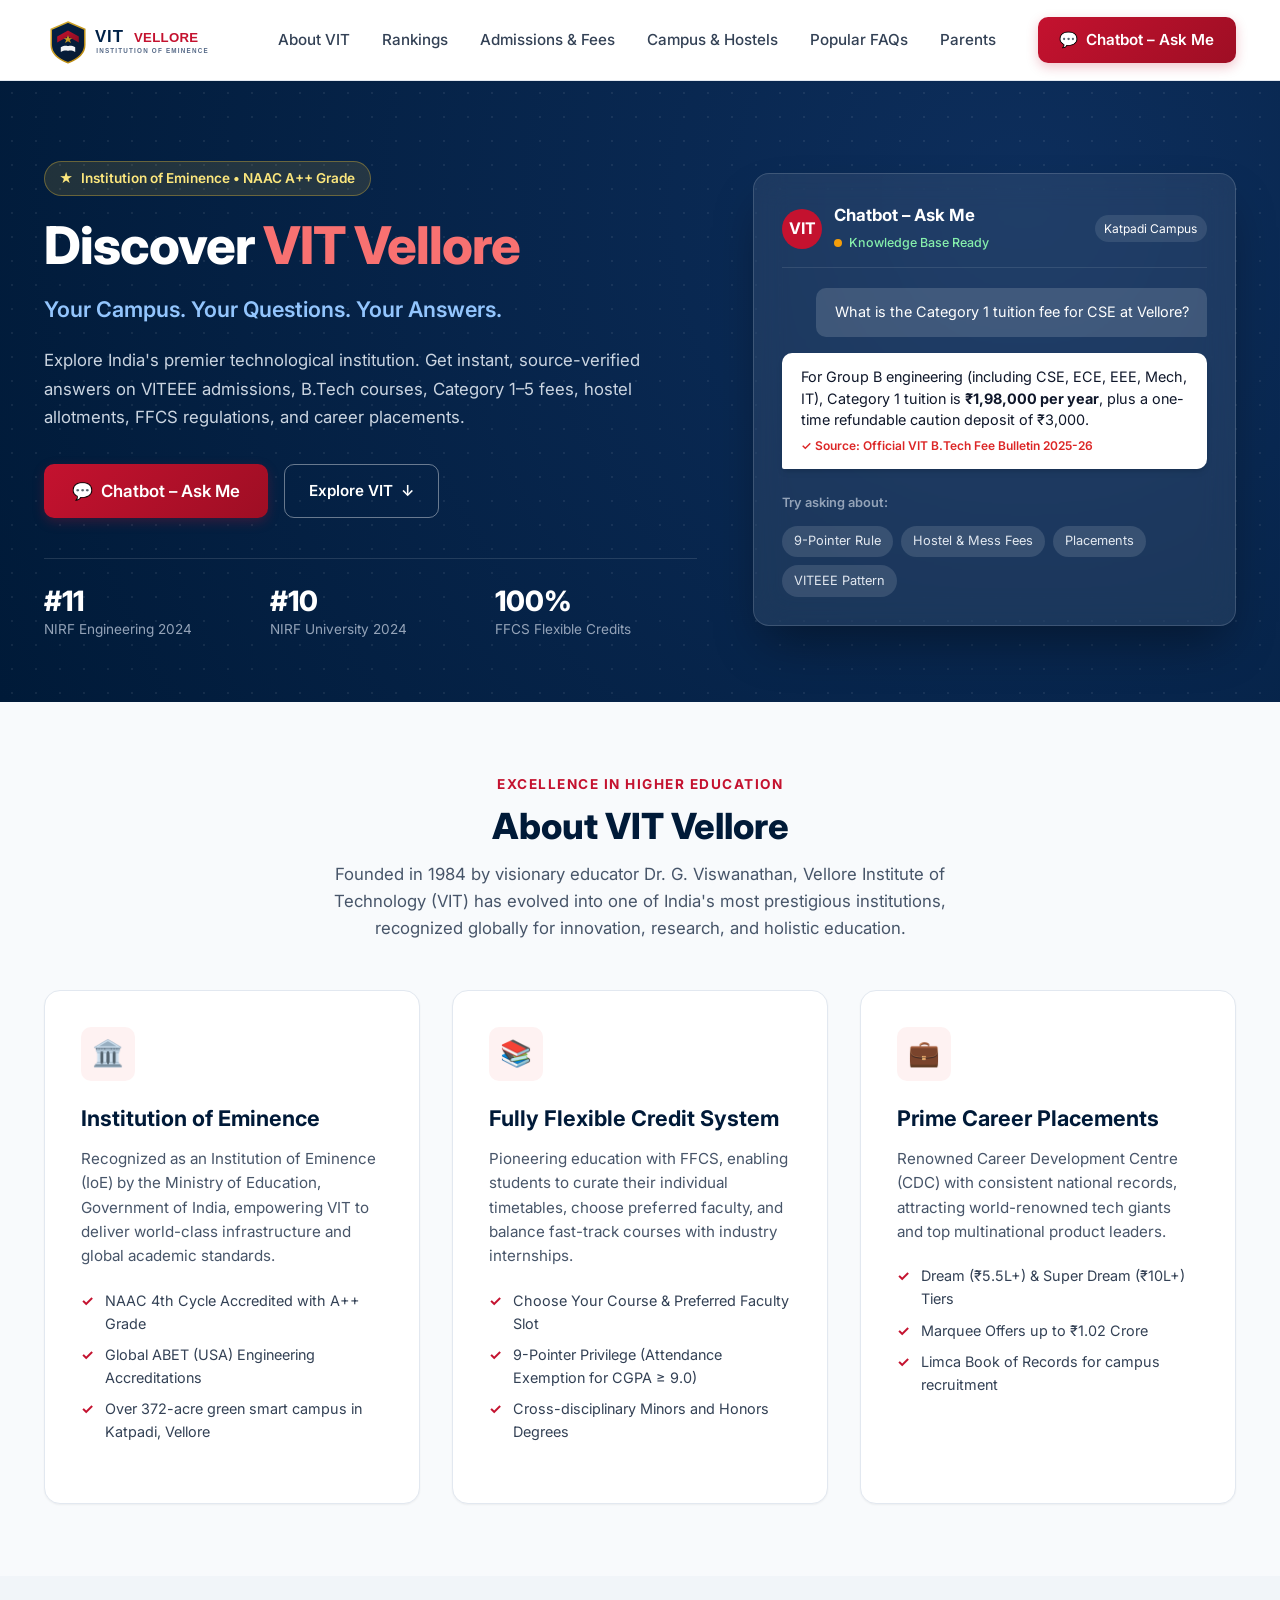
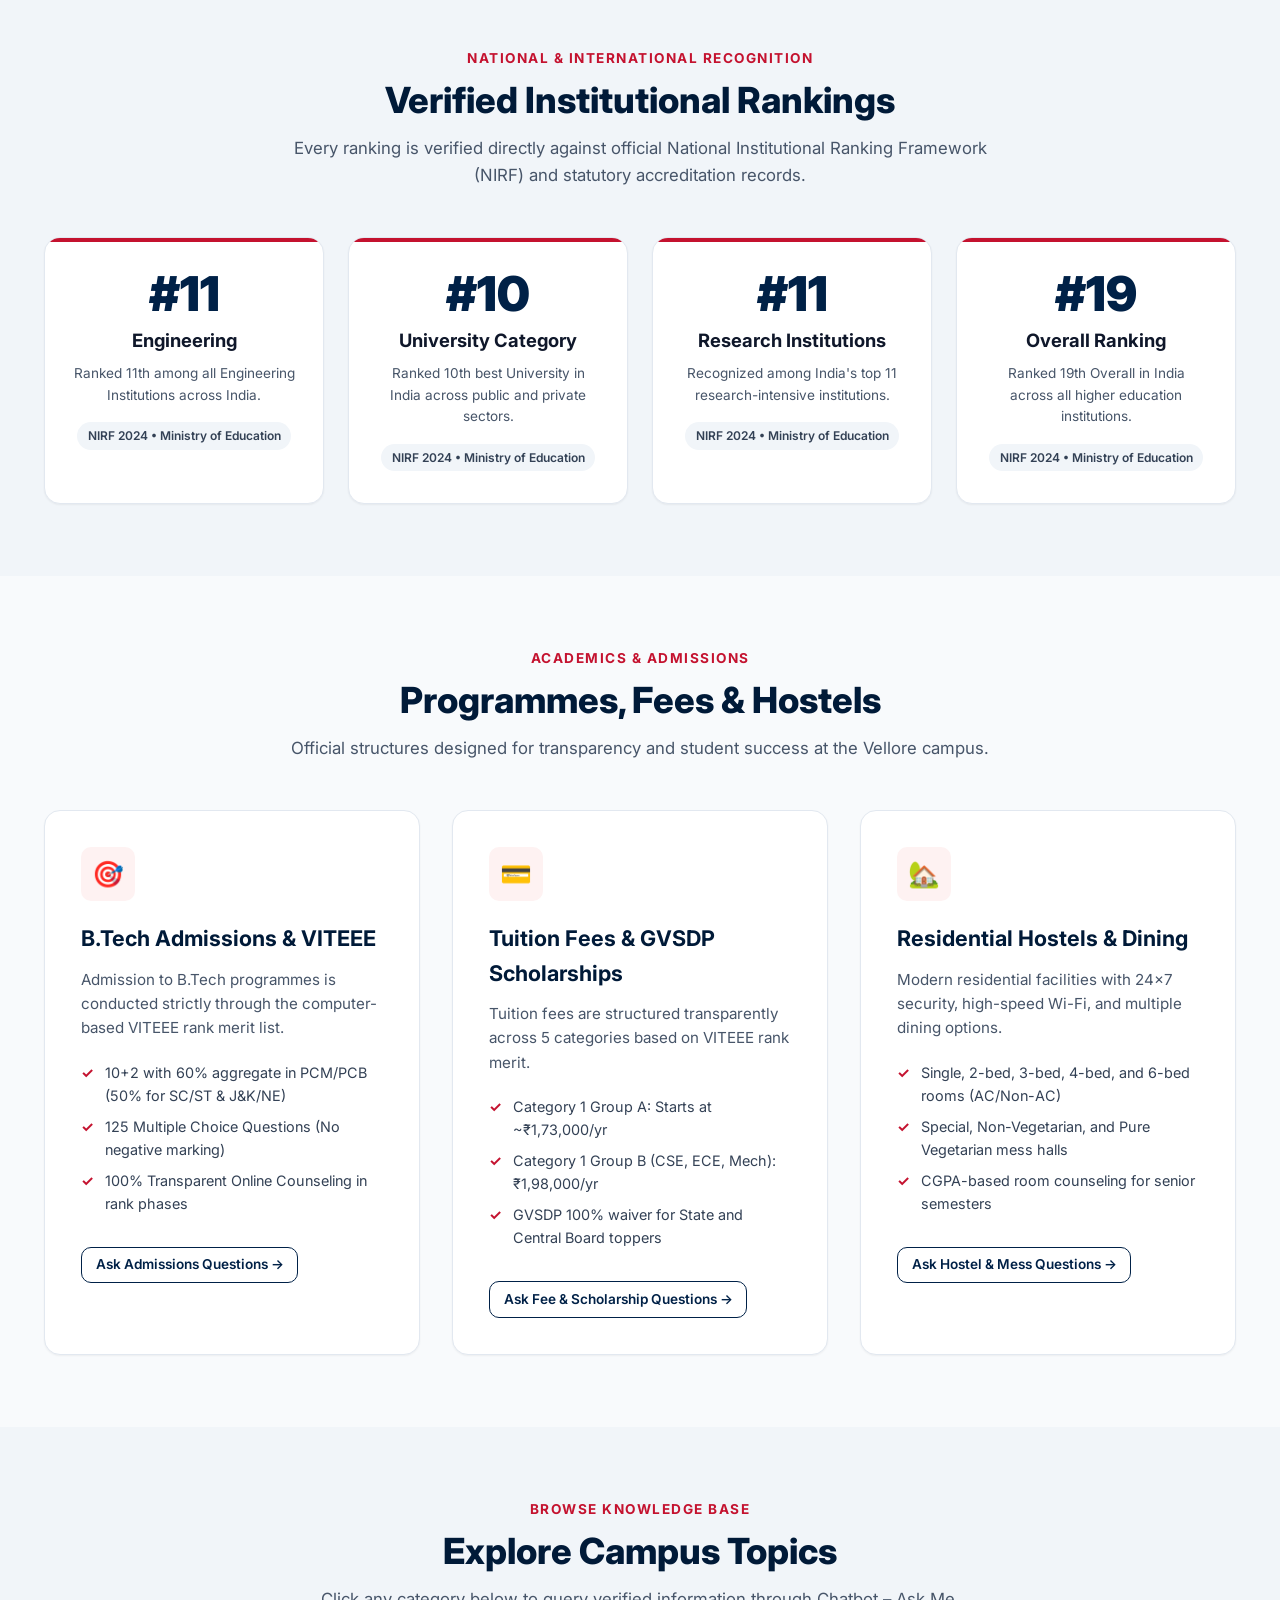
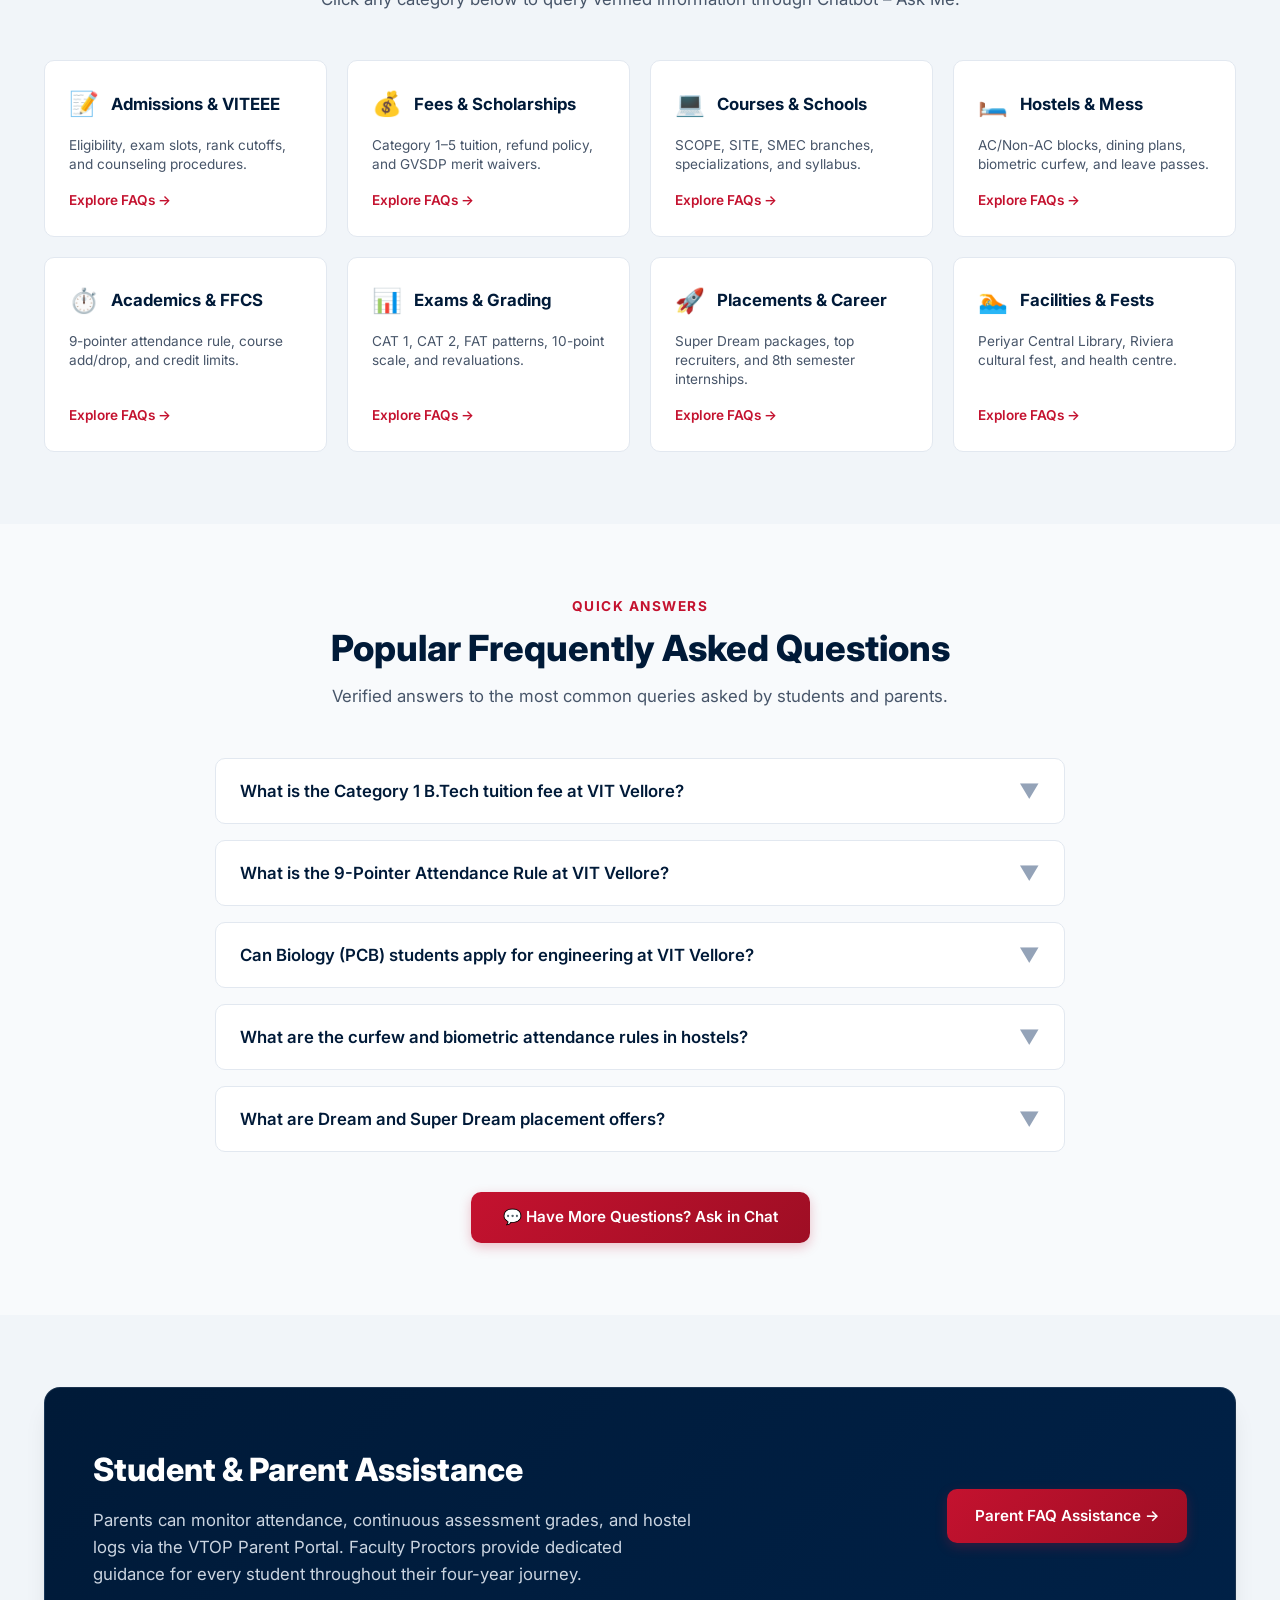
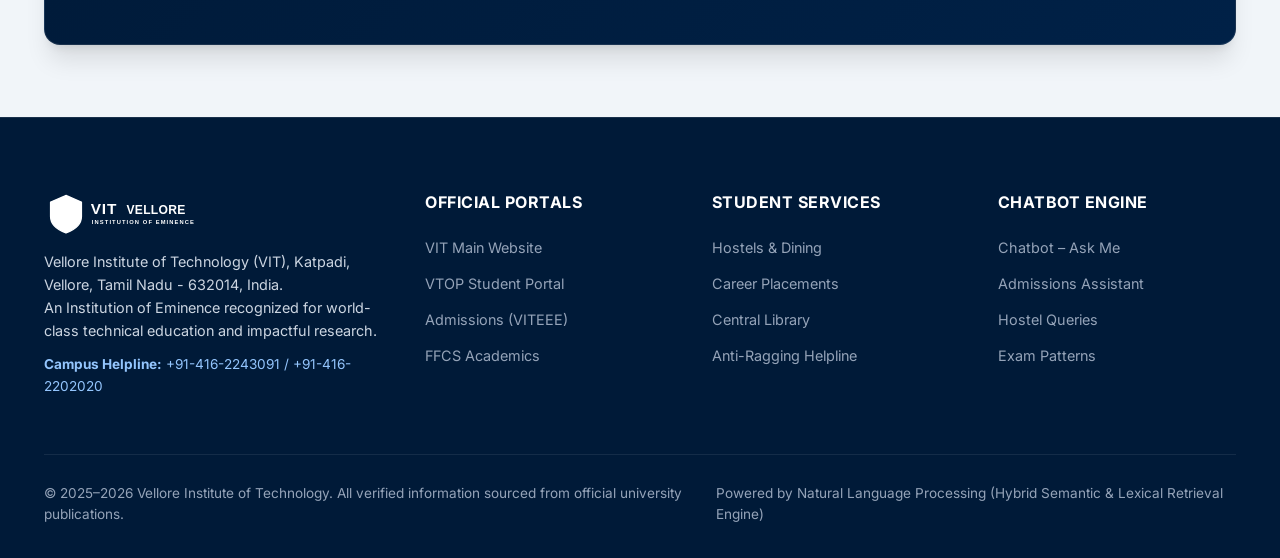
==== frontend/index.html @ 60425a54 "Complete VIT Vellore Intelligent FAQ Chatbot: NLP Engine, Web Portal, API, Tests, Reports and Deploy" ====
<!DOCTYPE html>
<html lang="en">
<head>
    <meta charset="UTF-8">
    <meta name="viewport" content="width=device-width, initial-scale=1.0">
    <title>Discover VIT Vellore | Intelligent University Portal & FAQ Chatbot</title>
    <meta name="description" content="Discover VIT Vellore University: Admissions, VITEEE, Academic Programmes, Fees, Hostels, Examinations, Placements, and intelligent FAQ assistant 'Chatbot – Ask Me'.">
    <link rel="icon" type="image/svg+xml" href="assets/vit_logo.svg">
    <!-- Google Fonts -->
    <link rel="preconnect" href="https://fonts.googleapis.com">
    <link rel="preconnect" href="https://fonts.gstatic.com" crossorigin>
    <link href="https://fonts.googleapis.com/css2?family=Inter:wght@400;500;600;700;800;900&display=swap" rel="stylesheet">
    <!-- Stylesheets -->
    <link rel="stylesheet" href="css/style.css">
</head>
<body>

    <!-- ======================================================================
         TOP NAVIGATION BAR
         ====================================================================== -->
    <header class="site-header">
        <div class="container header-inner">
            <a href="index.html" class="brand-logo-wrap" aria-label="VIT Vellore Home">
                <img src="assets/vit_logo.svg" alt="VIT Vellore Logo" class="brand-logo-img">
            </a>

            <nav class="nav-links" aria-label="Main Navigation">
                <a href="#about" class="nav-link">About VIT</a>
                <a href="#rankings" class="nav-link">Rankings</a>
                <a href="#programmes" class="nav-link">Admissions & Fees</a>
                <a href="#campus-life" class="nav-link">Campus & Hostels</a>
                <a href="#faqs" class="nav-link">Popular FAQs</a>
                <a href="#parents" class="nav-link">Parents</a>
            </nav>

            <div class="header-cta-group">
                <a href="chat.html" class="btn btn-primary" id="header-ask-me-btn">
                    <span>💬</span>
                    <span>Chatbot – Ask Me</span>
                </a>
            </div>
        </div>
    </header>

    <!-- ======================================================================
         HERO SECTION: DISCOVER VIT VELLORE
         ====================================================================== -->
    <section class="hero-section" id="home">
        <div class="hero-pattern"></div>
        <div class="container hero-grid">
            <div class="hero-content">
                <div class="hero-badge">
                    <span>★</span>
                    <span>Institution of Eminence &bull; NAAC A++ Grade</span>
                </div>
                <h1 class="hero-title">
                    Discover <span>VIT Vellore</span>
                </h1>
                <h2 class="hero-tagline">
                    Your Campus. Your Questions. Your Answers.
                </h2>
                <p class="hero-description">
                    Explore India's premier technological institution. Get instant, source-verified answers on VITEEE admissions, B.Tech courses, Category 1–5 fees, hostel allotments, FFCS regulations, and career placements.
                </p>

                <div class="hero-actions">
                    <a href="chat.html" class="btn btn-primary" style="padding: 0.85rem 1.75rem; font-size: 1.05rem;">
                        <span>💬</span>
                        <span>Chatbot – Ask Me</span>
                    </a>
                    <a href="#about" class="btn btn-outline" style="color: var(--white); border-color: rgba(255,255,255,0.4); padding: 0.85rem 1.5rem;">
                        <span>Explore VIT</span>
                        <span>↓</span>
                    </a>
                </div>

                <div class="hero-stats-bar">
                    <div class="stat-item">
                        <h4>#11</h4>
                        <p>NIRF Engineering 2024</p>
                    </div>
                    <div class="stat-item">
                        <h4>#10</h4>
                        <p>NIRF University 2024</p>
                    </div>
                    <div class="stat-item">
                        <h4>100%</h4>
                        <p>FFCS Flexible Credits</p>
                    </div>
                </div>
            </div>

            <!-- Hero Interactive Preview Card -->
            <div class="hero-card">
                <div class="card-header-bar">
                    <div class="assistant-info">
                        <div class="bot-avatar">VIT</div>
                        <div>
                            <h3 style="font-size:1.05rem; font-weight:700; color:var(--white);">Chatbot – Ask Me</h3>
                            <span id="hero-status-pill" style="font-size:0.78rem; color:#86efac; font-weight:500;">
                                <span class="status-dot"></span> Online &bull; 195 Verified FAQs
                            </span>
                        </div>
                    </div>
                    <span style="font-size:0.75rem; background:rgba(255,255,255,0.1); padding:0.25rem 0.6rem; border-radius:999px;">
                        Katpadi Campus
                    </span>
                </div>

                <div class="mini-chat-sample">
                    <div class="chat-bubble-mini bubble-user-mini">
                        What is the Category 1 tuition fee for CSE at Vellore?
                    </div>
                    <div class="chat-bubble-mini bubble-bot-mini">
                        For Group B engineering (including CSE, ECE, EEE, Mech, IT), Category 1 tuition is <strong>₹1,98,000 per year</strong>, plus a one-time refundable caution deposit of ₹3,000.
                        <div style="font-size:0.75rem; color:#dc2626; font-weight:600; margin-top:0.4rem;">
                            ✓ Source: Official VIT B.Tech Fee Bulletin 2025-26
                        </div>
                    </div>
                </div>

                <div style="margin-bottom:0.75rem; font-size:0.8rem; font-weight:600; color:#94a3b8;">
                    Try asking about:
                </div>
                <div class="prompt-chips-preview">
                    <a href="chat.html?prompt=9%20pointer%20attendance%20rule" class="chip-tag">9-Pointer Rule</a>
                    <a href="chat.html?prompt=Hostel%20AC%20and%20mess%20charges" class="chip-tag">Hostel & Mess Fees</a>
                    <a href="chat.html?prompt=Super%20Dream%20placement%20package" class="chip-tag">Placements</a>
                    <a href="chat.html?prompt=VITEEE%20exam%20pattern" class="chip-tag">VITEEE Pattern</a>
                </div>
            </div>
        </div>
    </section>

    <!-- ======================================================================
         ABOUT VIT VELLORE SECTION
         ====================================================================== -->
    <section class="section" id="about">
        <div class="container">
            <div class="section-header">
                <div class="section-subtitle">Excellence in Higher Education</div>
                <h2 class="section-title">About VIT Vellore</h2>
                <p class="section-desc">
                    Founded in 1984 by visionary educator Dr. G. Viswanathan, Vellore Institute of Technology (VIT) has evolved into one of India's most prestigious institutions, recognized globally for innovation, research, and holistic education.
                </p>
            </div>

            <div class="feature-tabs-grid">
                <div class="feature-box">
                    <div class="feature-icon-wrap">🏛️</div>
                    <h3>Institution of Eminence</h3>
                    <p>Recognized as an Institution of Eminence (IoE) by the Ministry of Education, Government of India, empowering VIT to deliver world-class infrastructure and global academic standards.</p>
                    <ul class="feature-highlights">
                        <li>NAAC 4th Cycle Accredited with A++ Grade</li>
                        <li>Global ABET (USA) Engineering Accreditations</li>
                        <li>Over 372-acre green smart campus in Katpadi, Vellore</li>
                    </ul>
                </div>

                <div class="feature-box">
                    <div class="feature-icon-wrap">📚</div>
                    <h3>Fully Flexible Credit System</h3>
                    <p>Pioneering education with FFCS, enabling students to curate their individual timetables, choose preferred faculty, and balance fast-track courses with industry internships.</p>
                    <ul class="feature-highlights">
                        <li>Choose Your Course & Preferred Faculty Slot</li>
                        <li>9-Pointer Privilege (Attendance Exemption for CGPA ≥ 9.0)</li>
                        <li>Cross-disciplinary Minors and Honors Degrees</li>
                    </ul>
                </div>

                <div class="feature-box">
                    <div class="feature-icon-wrap">💼</div>
                    <h3>Prime Career Placements</h3>
                    <p>Renowned Career Development Centre (CDC) with consistent national records, attracting world-renowned tech giants and top multinational product leaders.</p>
                    <ul class="feature-highlights">
                        <li>Dream (₹5.5L+) & Super Dream (₹10L+) Tiers</li>
                        <li>Marquee Offers up to ₹1.02 Crore</li>
                        <li>Limca Book of Records for campus recruitment</li>
                    </ul>
                </div>
            </div>
        </div>
    </section>

    <!-- ======================================================================
         VERIFIED NIRF RANKINGS SECTION
         ====================================================================== -->
    <section class="section section-alt" id="rankings">
        <div class="container">
            <div class="section-header">
                <div class="section-subtitle">National & International Recognition</div>
                <h2 class="section-title">Verified Institutional Rankings</h2>
                <p class="section-desc">
                    Every ranking is verified directly against official National Institutional Ranking Framework (NIRF) and statutory accreditation records.
                </p>
            </div>

            <div class="rankings-grid">
                <div class="ranking-card">
                    <div class="rank-number">#11</div>
                    <div class="rank-category">Engineering</div>
                    <div class="rank-body">Ranked 11th among all Engineering Institutions across India.</div>
                    <span class="rank-source-badge">NIRF 2024 &bull; Ministry of Education</span>
                </div>

                <div class="ranking-card">
                    <div class="rank-number">#10</div>
                    <div class="rank-category">University Category</div>
                    <div class="rank-body">Ranked 10th best University in India across public and private sectors.</div>
                    <span class="rank-source-badge">NIRF 2024 &bull; Ministry of Education</span>
                </div>

                <div class="ranking-card">
                    <div class="rank-number">#11</div>
                    <div class="rank-category">Research Institutions</div>
                    <div class="rank-body">Recognized among India's top 11 research-intensive institutions.</div>
                    <span class="rank-source-badge">NIRF 2024 &bull; Ministry of Education</span>
                </div>

                <div class="ranking-card">
                    <div class="rank-number">#19</div>
                    <div class="rank-category">Overall Ranking</div>
                    <div class="rank-body">Ranked 19th Overall in India across all higher education institutions.</div>
                    <span class="rank-source-badge">NIRF 2024 &bull; Ministry of Education</span>
                </div>
            </div>
        </div>
    </section>

    <!-- ======================================================================
         ADMISSIONS, PROGRAMMES & FEES SECTION
         ====================================================================== -->
    <section class="section" id="programmes">
        <div class="container">
            <div class="section-header">
                <div class="section-subtitle">Academics & Admissions</div>
                <h2 class="section-title">Programmes, Fees & Hostels</h2>
                <p class="section-desc">
                    Official structures designed for transparency and student success at the Vellore campus.
                </p>
            </div>

            <div class="feature-tabs-grid">
                <!-- Admissions Card -->
                <div class="feature-box">
                    <div class="feature-icon-wrap">🎯</div>
                    <h3>B.Tech Admissions & VITEEE</h3>
                    <p>Admission to B.Tech programmes is conducted strictly through the computer-based VITEEE rank merit list.</p>
                    <ul class="feature-highlights">
                        <li>10+2 with 60% aggregate in PCM/PCB (50% for SC/ST &amp; J&amp;K/NE)</li>
                        <li>125 Multiple Choice Questions (No negative marking)</li>
                        <li>100% Transparent Online Counseling in rank phases</li>
                    </ul>
                    <a href="chat.html?category=Admissions" class="btn btn-outline btn-sm" style="margin-top:0.5rem;">
                        Ask Admissions Questions &rarr;
                    </a>
                </div>

                <!-- Fees & Scholarships Card -->
                <div class="feature-box">
                    <div class="feature-icon-wrap">💳</div>
                    <h3>Tuition Fees &amp; GVSDP Scholarships</h3>
                    <p>Tuition fees are structured transparently across 5 categories based on VITEEE rank merit.</p>
                    <ul class="feature-highlights">
                        <li>Category 1 Group A: Starts at ~₹1,73,000/yr</li>
                        <li>Category 1 Group B (CSE, ECE, Mech): ₹1,98,000/yr</li>
                        <li>GVSDP 100% waiver for State and Central Board toppers</li>
                    </ul>
                    <a href="chat.html?category=Fees%20%26%20Scholarships" class="btn btn-outline btn-sm" style="margin-top:0.5rem;">
                        Ask Fee &amp; Scholarship Questions &rarr;
                    </a>
                </div>

                <!-- Hostels Card -->
                <div class="feature-box">
                    <div class="feature-icon-wrap">🏡</div>
                    <h3>Residential Hostels &amp; Dining</h3>
                    <p>Modern residential facilities with 24x7 security, high-speed Wi-Fi, and multiple dining options.</p>
                    <ul class="feature-highlights">
                        <li>Single, 2-bed, 3-bed, 4-bed, and 6-bed rooms (AC/Non-AC)</li>
                        <li>Special, Non-Vegetarian, and Pure Vegetarian mess halls</li>
                        <li>CGPA-based room counseling for senior semesters</li>
                    </ul>
                    <a href="chat.html?category=Hostels%20%26%20Dining" class="btn btn-outline btn-sm" style="margin-top:0.5rem;">
                        Ask Hostel &amp; Mess Questions &rarr;
                    </a>
                </div>
            </div>
        </div>
    </section>

    <!-- ======================================================================
         EXPLORE BY CATEGORY SECTION
         ====================================================================== -->
    <section class="section section-alt" id="campus-life">
        <div class="container">
            <div class="section-header">
                <div class="section-subtitle">Browse Knowledge Base</div>
                <h2 class="section-title">Explore Campus Topics</h2>
                <p class="section-desc">
                    Click any category below to query verified information through Chatbot – Ask Me.
                </p>
            </div>

            <div class="category-cards-grid">
                <div class="cat-card" data-category="Admissions">
                    <div>
                        <div class="cat-card-header">
                            <span class="cat-icon">📝</span>
                            <h4>Admissions &amp; VITEEE</h4>
                        </div>
                        <p>Eligibility, exam slots, rank cutoffs, and counseling procedures.</p>
                    </div>
                    <span class="cat-action-link">Explore FAQs &rarr;</span>
                </div>

                <div class="cat-card" data-category="Fees & Scholarships">
                    <div>
                        <div class="cat-card-header">
                            <span class="cat-icon">💰</span>
                            <h4>Fees &amp; Scholarships</h4>
                        </div>
                        <p>Category 1–5 tuition, refund policy, and GVSDP merit waivers.</p>
                    </div>
                    <span class="cat-action-link">Explore FAQs &rarr;</span>
                </div>

                <div class="cat-card" data-category="Courses & Schools">
                    <div>
                        <div class="cat-card-header">
                            <span class="cat-icon">💻</span>
                            <h4>Courses &amp; Schools</h4>
                        </div>
                        <p>SCOPE, SITE, SMEC branches, specializations, and syllabus.</p>
                    </div>
                    <span class="cat-action-link">Explore FAQs &rarr;</span>
                </div>

                <div class="cat-card" data-category="Hostels & Dining">
                    <div>
                        <div class="cat-card-header">
                            <span class="cat-icon">🛏️</span>
                            <h4>Hostels &amp; Mess</h4>
                        </div>
                        <p>AC/Non-AC blocks, dining plans, biometric curfew, and leave passes.</p>
                    </div>
                    <span class="cat-action-link">Explore FAQs &rarr;</span>
                </div>

                <div class="cat-card" data-category="Academics & FFCS">
                    <div>
                        <div class="cat-card-header">
                            <span class="cat-icon">⏱️</span>
                            <h4>Academics &amp; FFCS</h4>
                        </div>
                        <p>9-pointer attendance rule, course add/drop, and credit limits.</p>
                    </div>
                    <span class="cat-action-link">Explore FAQs &rarr;</span>
                </div>

                <div class="cat-card" data-category="Examinations & Grading">
                    <div>
                        <div class="cat-card-header">
                            <span class="cat-icon">📊</span>
                            <h4>Exams &amp; Grading</h4>
                        </div>
                        <p>CAT 1, CAT 2, FAT patterns, 10-point scale, and revaluations.</p>
                    </div>
                    <span class="cat-action-link">Explore FAQs &rarr;</span>
                </div>

                <div class="cat-card" data-category="Placements & Internships">
                    <div>
                        <div class="cat-card-header">
                            <span class="cat-icon">🚀</span>
                            <h4>Placements &amp; Career</h4>
                        </div>
                        <p>Super Dream packages, top recruiters, and 8th semester internships.</p>
                    </div>
                    <span class="cat-action-link">Explore FAQs &rarr;</span>
                </div>

                <div class="cat-card" data-category="Campus Facilities">
                    <div>
                        <div class="cat-card-header">
                            <span class="cat-icon">🏊</span>
                            <h4>Facilities &amp; Fests</h4>
                        </div>
                        <p>Periyar Central Library, Riviera cultural fest, and health centre.</p>
                    </div>
                    <span class="cat-action-link">Explore FAQs &rarr;</span>
                </div>
            </div>
        </div>
    </section>

    <!-- ======================================================================
         POPULAR FAQS ACCORDION SECTION
         ====================================================================== -->
    <section class="section" id="faqs">
        <div class="container">
            <div class="section-header">
                <div class="section-subtitle">Quick Answers</div>
                <h2 class="section-title">Popular Frequently Asked Questions</h2>
                <p class="section-desc">
                    Verified answers to the most common queries asked by students and parents.
                </p>
            </div>

            <div class="faq-accordion-wrap">
                <div class="faq-item">
                    <button class="faq-question-btn">
                        <span>What is the Category 1 B.Tech tuition fee at VIT Vellore?</span>
                        <span class="faq-chevron">▼</span>
                    </button>
                    <div class="faq-answer-pane">
                        <p>For Group B branches (including Computer Science and Engineering, ECE, EEE, Mechanical, and IT), Category 1 tuition starts at ₹1,98,000 per year. For Group A branches (Biotechnology, Civil, Chemical), Category 1 tuition starts at ~₹1,73,000 per year, plus a one-time refundable caution deposit of ₹3,000.</p>
                        <span class="faq-source-tag">Source: <a href="https://vit.ac.in/admissions/btech/fee-structure" target="_blank">VIT B.Tech Fee Structure</a></span>
                    </div>
                </div>

                <div class="faq-item">
                    <button class="faq-question-btn">
                        <span>What is the 9-Pointer Attendance Rule at VIT Vellore?</span>
                        <span class="faq-chevron">▼</span>
                    </button>
                    <div class="faq-answer-pane">
                        <p>Students maintaining a Cumulative Grade Point Average (CGPA) of 9.00 or above ('9-pointers') are exempt from the mandatory 75% minimum attendance requirement. However, they must still complete all internal assessments, quizzes, labs, CAT exams, and the FAT.</p>
                        <span class="faq-source-tag">Source: <a href="https://vit.ac.in/academics/ffcs" target="_blank">VIT Academic Regulations</a></span>
                    </div>
                </div>

                <div class="faq-item">
                    <button class="faq-question-btn">
                        <span>Can Biology (PCB) students apply for engineering at VIT Vellore?</span>
                        <span class="faq-chevron">▼</span>
                    </button>
                    <div class="faq-answer-pane">
                        <p>Yes. Candidates with Physics, Chemistry, and Biology (PCB) in 10+2 are eligible for B.Tech programmes in Biotechnology, Biomedical Engineering, and CSE with specialization in Bioinformatics. They take the Biology section in VITEEE instead of Mathematics.</p>
                        <span class="faq-source-tag">Source: <a href="https://vit.ac.in/admissions/btech" target="_blank">VITEEE Eligibility Criteria</a></span>
                    </div>
                </div>

                <div class="faq-item">
                    <button class="faq-question-btn">
                        <span>What are the curfew and biometric attendance rules in hostels?</span>
                        <span class="faq-chevron">▼</span>
                    </button>
                    <div class="faq-answer-pane">
                        <p>Hostel biometric attendance is taken every evening. For first-year students, curfew is generally 8:30 PM to 9:00 PM; for senior students, curfew is 9:00 PM. Outings and leaves are managed digitally through the VTOP e-gate pass system with digital warden and parent verification.</p>
                        <span class="faq-source-tag">Source: <a href="https://vit.ac.in/campus-life/hostels" target="_blank">VIT Hostel Code of Conduct</a></span>
                    </div>
                </div>

                <div class="faq-item">
                    <button class="faq-question-btn">
                        <span>What are Dream and Super Dream placement offers?</span>
                        <span class="faq-chevron">▼</span>
                    </button>
                    <div class="faq-answer-pane">
                        <p>The Career Development Centre (CDC) categorizes placement offers by compensation: Regular Offers (up to ₹5.5 LPA), Dream Offers (between ₹5.5 LPA and ₹10 LPA), Super Dream Offers (above ₹10 LPA), and Marquee Offers (premier product companies offering ₹25 LPA to ₹1 Crore+).</p>
                        <span class="faq-source-tag">Source: <a href="https://vit.ac.in/placements/overview" target="_blank">VIT Placements Overview</a></span>
                    </div>
                </div>
            </div>

            <div style="text-align: center; margin-top: 2.5rem;">
                <a href="chat.html" class="btn btn-primary" style="padding: 0.85rem 2rem;">
                    <span>💬 Have More Questions? Ask in Chat</span>
                </a>
            </div>
        </div>
    </section>

    <!-- ======================================================================
         STUDENT & PARENT SUPPORT SECTION
         ====================================================================== -->
    <section class="section section-alt" id="parents">
        <div class="container">
            <div class="cta-banner">
                <div class="cta-text">
                    <h3>Student &amp; Parent Assistance</h3>
                    <p>
                        Parents can monitor attendance, continuous assessment grades, and hostel logs via the VTOP Parent Portal. Faculty Proctors provide dedicated guidance for every student throughout their four-year journey.
                    </p>
                </div>
                <div>
                    <a href="chat.html?category=Parent%20Enquiries" class="btn btn-primary" style="white-space:nowrap; padding:0.9rem 1.75rem;">
                        Parent FAQ Assistance &rarr;
                    </a>
                </div>
            </div>
        </div>
    </section>

    <!-- ======================================================================
         SITE FOOTER
         ====================================================================== -->
    <footer class="site-footer">
        <div class="container">
            <div class="footer-grid">
                <div class="footer-brand">
                    <img src="assets/vit_logo.svg" alt="VIT Logo" style="height:44px; filter:brightness(0) invert(1);">
                    <p>
                        Vellore Institute of Technology (VIT), Katpadi, Vellore, Tamil Nadu - 632014, India.<br>
                        An Institution of Eminence recognized for world-class technical education and impactful research.
                    </p>
                    <p style="margin-top:0.75rem; color:#93c5fd; font-size:0.85rem;">
                        <strong>Campus Helpline:</strong> +91-416-2243091 / +91-416-2202020
                    </p>
                </div>

                <div class="footer-col">
                    <h5>Official Portals</h5>
                    <ul class="footer-links">
                        <li><a href="https://vit.ac.in/" target="_blank" rel="noopener">VIT Main Website</a></li>
                        <li><a href="https://vtop.vit.ac.in/" target="_blank" rel="noopener">VTOP Student Portal</a></li>
                        <li><a href="https://vit.ac.in/admission" target="_blank" rel="noopener">Admissions (VITEEE)</a></li>
                        <li><a href="https://vit.ac.in/academics/ffcs" target="_blank" rel="noopener">FFCS Academics</a></li>
                    </ul>
                </div>

                <div class="footer-col">
                    <h5>Student Services</h5>
                    <ul class="footer-links">
                        <li><a href="https://vit.ac.in/campus-life/hostels" target="_blank" rel="noopener">Hostels &amp; Dining</a></li>
                        <li><a href="https://vit.ac.in/placements/overview" target="_blank" rel="noopener">Career Placements</a></li>
                        <li><a href="https://vit.ac.in/campus-life/facilities" target="_blank" rel="noopener">Central Library</a></li>
                        <li><a href="https://vit.ac.in/about/anti-ragging" target="_blank" rel="noopener">Anti-Ragging Helpline</a></li>
                    </ul>
                </div>

                <div class="footer-col">
                    <h5>Chatbot Engine</h5>
                    <ul class="footer-links">
                        <li><a href="chat.html">Chatbot – Ask Me</a></li>
                        <li><a href="chat.html?category=Admissions">Admissions Assistant</a></li>
                        <li><a href="chat.html?category=Hostels%20%26%20Dining">Hostel Queries</a></li>
                        <li><a href="chat.html?category=Examinations%20%26%20Grading">Exam Patterns</a></li>
                    </ul>
                </div>
            </div>

            <div class="footer-bottom">
                <div>
                    &copy; 2025–2026 Vellore Institute of Technology. All verified information sourced from official university publications.
                </div>
                <div>
                    Powered by Natural Language Processing (Hybrid Semantic &amp; Lexical Retrieval Engine)
                </div>
            </div>
        </div>
    </footer>

    <!-- Scripts -->
    <script src="js/config.js"></script>
    <script src="js/main.js"></script>
</body>
</html>
---- frontend/css/style.css ----
/* ==========================================================================
   VIT VELLORE PORTAL & FAQ CHATBOT DESIGN SYSTEM
   Deep Navy (#002147), VIT Red (#c4122f), Warm Gold (#d4af37), Clean Slate
   ========================================================================== */

:root {
    --navy-900: #001a38;
    --navy-800: #002147;
    --navy-700: #082d5e;
    --navy-600: #0e3b75;
    
    --red-700: #9e0e24;
    --red-600: #c4122f;
    --red-500: #dc2626;
    --red-50: #fef2f2;
    
    --gold-600: #b8860b;
    --gold-500: #d4af37;
    --gold-100: #fef9c3;
    
    --slate-900: #0f172a;
    --slate-800: #1e293b;
    --slate-700: #334155;
    --slate-600: #475569;
    --slate-500: #64748b;
    --slate-400: #94a3b8;
    --slate-200: #e2e8f0;
    --slate-100: #f1f5f9;
    --slate-50: #f8fafc;
    
    --white: #ffffff;
    --shadow-sm: 0 1px 2px 0 rgb(0 0 0 / 0.05);
    --shadow-md: 0 4px 6px -1px rgb(0 0 0 / 0.1), 0 2px 4px -2px rgb(0 0 0 / 0.1);
    --shadow-lg: 0 10px 15px -3px rgb(0 0 0 / 0.1), 0 4px 6px -4px rgb(0 0 0 / 0.1);
    --shadow-xl: 0 20px 25px -5px rgb(0 0 0 / 0.1), 0 8px 10px -6px rgb(0 0 0 / 0.1);
    
    --radius-sm: 6px;
    --radius-md: 10px;
    --radius-lg: 16px;
    --radius-full: 9999px;
    
    --font-sans: 'Inter', -apple-system, BlinkMacSystemFont, "Segoe UI", Roboto, sans-serif;
    --transition: all 0.2s cubic-bezier(0.4, 0, 0.2, 1);
}

*, *::before, *::after {
    box-sizing: border-box;
    margin: 0;
    padding: 0;
}

html {
    scroll-behavior: smooth;
    font-size: 16px;
}

body {
    font-family: var(--font-sans);
    background-color: var(--slate-50);
    color: var(--slate-800);
    line-height: 1.6;
    overflow-x: hidden;
    -webkit-font-smoothing: antialiased;
}

a {
    color: inherit;
    text-decoration: none;
    transition: var(--transition);
}

img, svg {
    display: block;
    max-width: 100%;
}

.container {
    width: 100%;
    max-width: 1240px;
    margin: 0 auto;
    padding: 0 1.5rem;
}

/* ==========================================================================
   NAVIGATION BAR
   ========================================================================== */
.site-header {
    position: sticky;
    top: 0;
    z-index: 1000;
    background: rgba(255, 255, 255, 0.95);
    backdrop-filter: blur(10px);
    border-bottom: 1px solid var(--slate-200);
    box-shadow: var(--shadow-sm);
}

.header-inner {
    display: flex;
    align-items: center;
    justify-content: space-between;
    height: 80px;
}

.brand-logo-wrap {
    display: flex;
    align-items: center;
    gap: 0.75rem;
}

.brand-logo-img {
    height: 48px;
    width: auto;
}

.nav-links {
    display: flex;
    align-items: center;
    gap: 1.5rem;
    list-style: none;
}

.nav-link {
    font-size: 0.95rem;
    font-weight: 500;
    color: var(--slate-700);
    padding: 0.5rem 0.25rem;
    position: relative;
}

.nav-link:hover {
    color: var(--navy-800);
}

.nav-link::after {
    content: '';
    position: absolute;
    bottom: 0;
    left: 0;
    width: 0;
    height: 2px;
    background: var(--red-600);
    transition: var(--transition);
}

.nav-link:hover::after {
    width: 100%;
}

.header-cta-group {
    display: flex;
    align-items: center;
    gap: 1rem;
}

.btn {
    display: inline-flex;
    align-items: center;
    justify-content: center;
    gap: 0.5rem;
    padding: 0.65rem 1.35rem;
    font-size: 0.95rem;
    font-weight: 600;
    border-radius: var(--radius-md);
    cursor: pointer;
    border: none;
    transition: var(--transition);
}

.btn-primary {
    background: linear-gradient(135deg, var(--red-600) 0%, var(--red-700) 100%);
    color: var(--white);
    box-shadow: 0 4px 12px rgba(196, 18, 47, 0.25);
}

.btn-primary:hover {
    background: linear-gradient(135deg, var(--red-700) 0%, #850b1f 100%);
    box-shadow: 0 6px 16px rgba(196, 18, 47, 0.35);
    transform: translateY(-1px);
}

.btn-navy {
    background: var(--navy-800);
    color: var(--white);
}

.btn-navy:hover {
    background: var(--navy-700);
    transform: translateY(-1px);
}

.btn-outline {
    background: transparent;
    color: var(--navy-800);
    border: 1.5px solid var(--navy-800);
}

.btn-outline:hover {
    background: var(--navy-800);
    color: var(--white);
}

.btn-sm {
    padding: 0.4rem 0.85rem;
    font-size: 0.85rem;
}

/* ==========================================================================
   HERO SECTION
   ========================================================================== */
.hero-section {
    position: relative;
    padding: 5rem 0 4rem;
    background: radial-gradient(circle at 80% 20%, #0d2e5c 0%, var(--navy-900) 100%);
    color: var(--white);
    overflow: hidden;
}

.hero-pattern {
    position: absolute;
    inset: 0;
    opacity: 0.07;
    background-image: radial-gradient(#ffffff 1px, transparent 1px);
    background-size: 24px 24px;
}

.hero-grid {
    position: relative;
    z-index: 1;
    display: grid;
    grid-template-columns: 1.15fr 0.85fr;
    gap: 3.5rem;
    align-items: center;
}

.hero-badge {
    display: inline-flex;
    align-items: center;
    gap: 0.5rem;
    padding: 0.35rem 0.9rem;
    background: rgba(212, 175, 55, 0.15);
    border: 1px solid rgba(212, 175, 55, 0.4);
    color: #fce77d;
    border-radius: var(--radius-full);
    font-size: 0.85rem;
    font-weight: 600;
    margin-bottom: 1.25rem;
}

.hero-title {
    font-size: 3.25rem;
    font-weight: 800;
    line-height: 1.15;
    margin-bottom: 1rem;
    letter-spacing: -0.02em;
}

.hero-title span {
    color: #f87171;
}

.hero-tagline {
    font-size: 1.35rem;
    font-weight: 600;
    color: #93c5fd;
    margin-bottom: 1.25rem;
}

.hero-description {
    font-size: 1.05rem;
    color: #cbd5e1;
    line-height: 1.7;
    margin-bottom: 2rem;
    max-width: 600px;
}

.hero-actions {
    display: flex;
    flex-wrap: wrap;
    align-items: center;
    gap: 1rem;
    margin-bottom: 2.5rem;
}

.hero-stats-bar {
    display: grid;
    grid-template-columns: repeat(3, 1fr);
    gap: 1.5rem;
    border-top: 1px solid rgba(255, 255, 255, 0.12);
    padding-top: 1.75rem;
}

.stat-item h4 {
    font-size: 1.75rem;
    font-weight: 800;
    color: var(--white);
    line-height: 1;
    margin-bottom: 0.35rem;
}

.stat-item p {
    font-size: 0.85rem;
    color: #94a3b8;
    line-height: 1.3;
}

/* Hero Chat Teaser Card */
.hero-card {
    background: rgba(255, 255, 255, 0.08);
    backdrop-filter: blur(16px);
    border: 1px solid rgba(255, 255, 255, 0.15);
    border-radius: var(--radius-lg);
    padding: 1.75rem;
    box-shadow: 0 25px 50px -12px rgba(0, 0, 0, 0.4);
}

.card-header-bar {
    display: flex;
    align-items: center;
    justify-content: space-between;
    margin-bottom: 1.25rem;
    padding-bottom: 0.75rem;
    border-bottom: 1px solid rgba(255, 255, 255, 0.1);
}

.assistant-info {
    display: flex;
    align-items: center;
    gap: 0.75rem;
}

.bot-avatar {
    width: 40px;
    height: 40px;
    border-radius: 50%;
    background: var(--red-600);
    display: flex;
    align-items: center;
    justify-content: center;
    color: var(--white);
    font-weight: 700;
    font-size: 1rem;
}

.status-dot {
    display: inline-block;
    width: 8px;
    height: 8px;
    border-radius: 50%;
    background: #22c55e;
    margin-right: 4px;
}

.mini-chat-sample {
    display: flex;
    flex-direction: column;
    gap: 1rem;
    margin-bottom: 1.5rem;
}

.chat-bubble-mini {
    padding: 0.85rem 1.15rem;
    border-radius: var(--radius-md);
    font-size: 0.9rem;
    line-height: 1.5;
}

.bubble-user-mini {
    align-self: flex-end;
    background: rgba(255, 255, 255, 0.15);
    color: var(--white);
    border-bottom-right-radius: 2px;
}

.bubble-bot-mini {
    align-self: flex-start;
    background: var(--white);
    color: var(--slate-900);
    border-bottom-left-radius: 2px;
    box-shadow: var(--shadow-md);
}

.prompt-chips-preview {
    display: flex;
    flex-wrap: wrap;
    gap: 0.5rem;
}

.chip-tag {
    background: rgba(255, 255, 255, 0.12);
    color: #e2e8f0;
    font-size: 0.8rem;
    padding: 0.35rem 0.75rem;
    border-radius: var(--radius-full);
    transition: var(--transition);
}

.chip-tag:hover {
    background: rgba(255, 255, 255, 0.25);
    color: var(--white);
}

/* ==========================================================================
   RANKINGS & ACCREDITATIONS (NIRF VERIFIED)
   ========================================================================== */
.section {
    padding: 4.5rem 0;
}

.section-alt {
    background: #f1f5f9;
}

.section-header {
    text-align: center;
    max-width: 700px;
    margin: 0 auto 3rem;
}

.section-subtitle {
    font-size: 0.85rem;
    font-weight: 700;
    letter-spacing: 1.5px;
    text-transform: uppercase;
    color: var(--red-600);
    margin-bottom: 0.5rem;
}

.section-title {
    font-size: 2.25rem;
    font-weight: 800;
    color: var(--navy-900);
    line-height: 1.25;
    margin-bottom: 0.75rem;
}

.section-desc {
    font-size: 1.05rem;
    color: var(--slate-600);
}

.rankings-grid {
    display: grid;
    grid-template-columns: repeat(auto-fit, minmax(260px, 1fr));
    gap: 1.5rem;
}

.ranking-card {
    background: var(--white);
    border: 1px solid var(--slate-200);
    border-radius: var(--radius-lg);
    padding: 2rem 1.75rem;
    text-align: center;
    transition: var(--transition);
    box-shadow: var(--shadow-sm);
    position: relative;
    overflow: hidden;
}

.ranking-card:hover {
    transform: translateY(-4px);
    box-shadow: var(--shadow-lg);
    border-color: var(--red-600);
}

.ranking-card::before {
    content: '';
    position: absolute;
    top: 0;
    left: 0;
    right: 0;
    height: 4px;
    background: var(--red-600);
}

.rank-number {
    font-size: 3rem;
    font-weight: 900;
    color: var(--navy-800);
    line-height: 1;
    margin-bottom: 0.5rem;
}

.rank-category {
    font-size: 1.15rem;
    font-weight: 700;
    color: var(--slate-900);
    margin-bottom: 0.5rem;
}

.rank-body {
    font-size: 0.85rem;
    color: var(--slate-600);
    margin-bottom: 1rem;
}

.rank-source-badge {
    display: inline-block;
    font-size: 0.75rem;
    font-weight: 600;
    background: var(--slate-100);
    color: var(--slate-700);
    padding: 0.25rem 0.65rem;
    border-radius: var(--radius-full);
}

/* ==========================================================================
   PROGRAMMES, FEES & HOSTELS SECTION
   ========================================================================== */
.feature-tabs-grid {
    display: grid;
    grid-template-columns: repeat(auto-fit, minmax(320px, 1fr));
    gap: 2rem;
}

.feature-box {
    background: var(--white);
    border-radius: var(--radius-lg);
    padding: 2.25rem;
    border: 1px solid var(--slate-200);
    box-shadow: var(--shadow-sm);
    transition: var(--transition);
}

.feature-box:hover {
    box-shadow: var(--shadow-md);
}

.feature-icon-wrap {
    width: 54px;
    height: 54px;
    border-radius: var(--radius-md);
    background: var(--red-50);
    color: var(--red-600);
    display: flex;
    align-items: center;
    justify-content: center;
    font-size: 1.6rem;
    margin-bottom: 1.25rem;
}

.feature-box h3 {
    font-size: 1.35rem;
    font-weight: 700;
    color: var(--navy-900);
    margin-bottom: 0.75rem;
}

.feature-box p {
    color: var(--slate-600);
    font-size: 0.95rem;
    margin-bottom: 1.25rem;
    line-height: 1.6;
}

.feature-highlights {
    list-style: none;
    margin-bottom: 1.5rem;
}

.feature-highlights li {
    position: relative;
    padding-left: 1.5rem;
    margin-bottom: 0.5rem;
    font-size: 0.9rem;
    color: var(--slate-700);
}

.feature-highlights li::before {
    content: "✓";
    position: absolute;
    left: 0;
    color: var(--red-600);
    font-weight: 700;
}

/* ==========================================================================
   CATEGORY EXPLORER CARDS
   ========================================================================== */
.category-cards-grid {
    display: grid;
    grid-template-columns: repeat(auto-fill, minmax(240px, 1fr));
    gap: 1.25rem;
}

.cat-card {
    background: var(--white);
    border: 1px solid var(--slate-200);
    border-radius: var(--radius-md);
    padding: 1.5rem;
    cursor: pointer;
    transition: var(--transition);
    display: flex;
    flex-direction: column;
    justify-content: space-between;
}

.cat-card:hover {
    transform: translateY(-3px);
    box-shadow: var(--shadow-md);
    border-color: var(--navy-800);
}

.cat-card-header {
    display: flex;
    align-items: center;
    gap: 0.75rem;
    margin-bottom: 0.75rem;
}

.cat-icon {
    font-size: 1.5rem;
}

.cat-card h4 {
    font-size: 1.05rem;
    font-weight: 700;
    color: var(--navy-900);
}

.cat-card p {
    font-size: 0.85rem;
    color: var(--slate-600);
    margin-bottom: 1rem;
    line-height: 1.4;
}

.cat-action-link {
    font-size: 0.85rem;
    font-weight: 600;
    color: var(--red-600);
    display: flex;
    align-items: center;
    gap: 0.35rem;
}

/* ==========================================================================
   POPULAR FAQS ACCORDION
   ========================================================================== */
.faq-accordion-wrap {
    max-width: 850px;
    margin: 0 auto;
}

.faq-item {
    background: var(--white);
    border: 1px solid var(--slate-200);
    border-radius: var(--radius-md);
    margin-bottom: 1rem;
    overflow: hidden;
    transition: var(--transition);
}

.faq-question-btn {
    width: 100%;
    display: flex;
    align-items: center;
    justify-content: space-between;
    padding: 1.25rem 1.5rem;
    background: none;
    border: none;
    font-size: 1.05rem;
    font-weight: 600;
    color: var(--navy-900);
    text-align: left;
    cursor: pointer;
    font-family: inherit;
}

.faq-chevron {
    font-size: 1.25rem;
    color: var(--slate-400);
    transition: transform 0.25s ease;
}

.faq-item.active .faq-chevron {
    transform: rotate(180deg);
    color: var(--red-600);
}

.faq-answer-pane {
    max-height: 0;
    overflow: hidden;
    transition: max-height 0.3s ease-out, padding 0.3s ease;
    padding: 0 1.5rem;
    color: var(--slate-700);
    font-size: 0.95rem;
    line-height: 1.6;
}

.faq-item.active .faq-answer-pane {
    max-height: 400px;
    padding: 0 1.5rem 1.25rem;
}

.faq-source-tag {
    display: inline-block;
    margin-top: 0.75rem;
    font-size: 0.8rem;
    color: var(--slate-500);
}

.faq-source-tag a {
    color: var(--red-600);
    text-decoration: underline;
}

/* ==========================================================================
   CALL TO ACTION PROMO SECTION
   ========================================================================== */
.cta-banner {
    background: linear-gradient(135deg, var(--navy-900) 0%, var(--navy-800) 100%);
    border-radius: var(--radius-lg);
    padding: 3.5rem 3rem;
    color: var(--white);
    display: flex;
    align-items: center;
    justify-content: space-between;
    gap: 2rem;
    box-shadow: var(--shadow-xl);
    border: 1px solid rgba(255, 255, 255, 0.1);
}

.cta-text h3 {
    font-size: 2rem;
    font-weight: 800;
    margin-bottom: 0.75rem;
}

.cta-text p {
    font-size: 1.05rem;
    color: #cbd5e1;
    max-width: 600px;
}

/* ==========================================================================
   FOOTER
   ========================================================================== */
.site-footer {
    background: var(--navy-900);
    color: #94a3b8;
    padding: 4.5rem 0 2rem;
    border-top: 1px solid rgba(255, 255, 255, 0.1);
}

.footer-grid {
    display: grid;
    grid-template-columns: 1.4fr repeat(3, 1fr);
    gap: 3rem;
    margin-bottom: 3.5rem;
}

.footer-brand p {
    margin-top: 1rem;
    font-size: 0.9rem;
    line-height: 1.6;
    color: #cbd5e1;
}

.footer-col h5 {
    color: var(--white);
    font-size: 1rem;
    font-weight: 700;
    margin-bottom: 1.25rem;
    text-transform: uppercase;
    letter-spacing: 0.5px;
}

.footer-links {
    list-style: none;
}

.footer-links li {
    margin-bottom: 0.65rem;
}

.footer-links a {
    color: #94a3b8;
    font-size: 0.9rem;
}

.footer-links a:hover {
    color: var(--white);
    padding-left: 4px;
}

.footer-bottom {
    display: flex;
    align-items: center;
    justify-content: space-between;
    border-top: 1px solid rgba(255, 255, 255, 0.08);
    padding-top: 1.75rem;
    font-size: 0.85rem;
}

/* Responsive adjustments */
@media (max-width: 992px) {
    .hero-grid {
        grid-template-columns: 1fr;
        gap: 2.5rem;
    }
    .footer-grid {
        grid-template-columns: 1fr 1fr;
        gap: 2rem;
    }
    .cta-banner {
        flex-direction: column;
        text-align: center;
    }
}

@media (max-width: 768px) {
    .nav-links {
        display: none;
    }
    .hero-title {
        font-size: 2.4rem;
    }
    .footer-grid {
        grid-template-columns: 1fr;
    }
    .footer-bottom {
        flex-direction: column;
        gap: 1rem;
        text-align: center;
    }
}
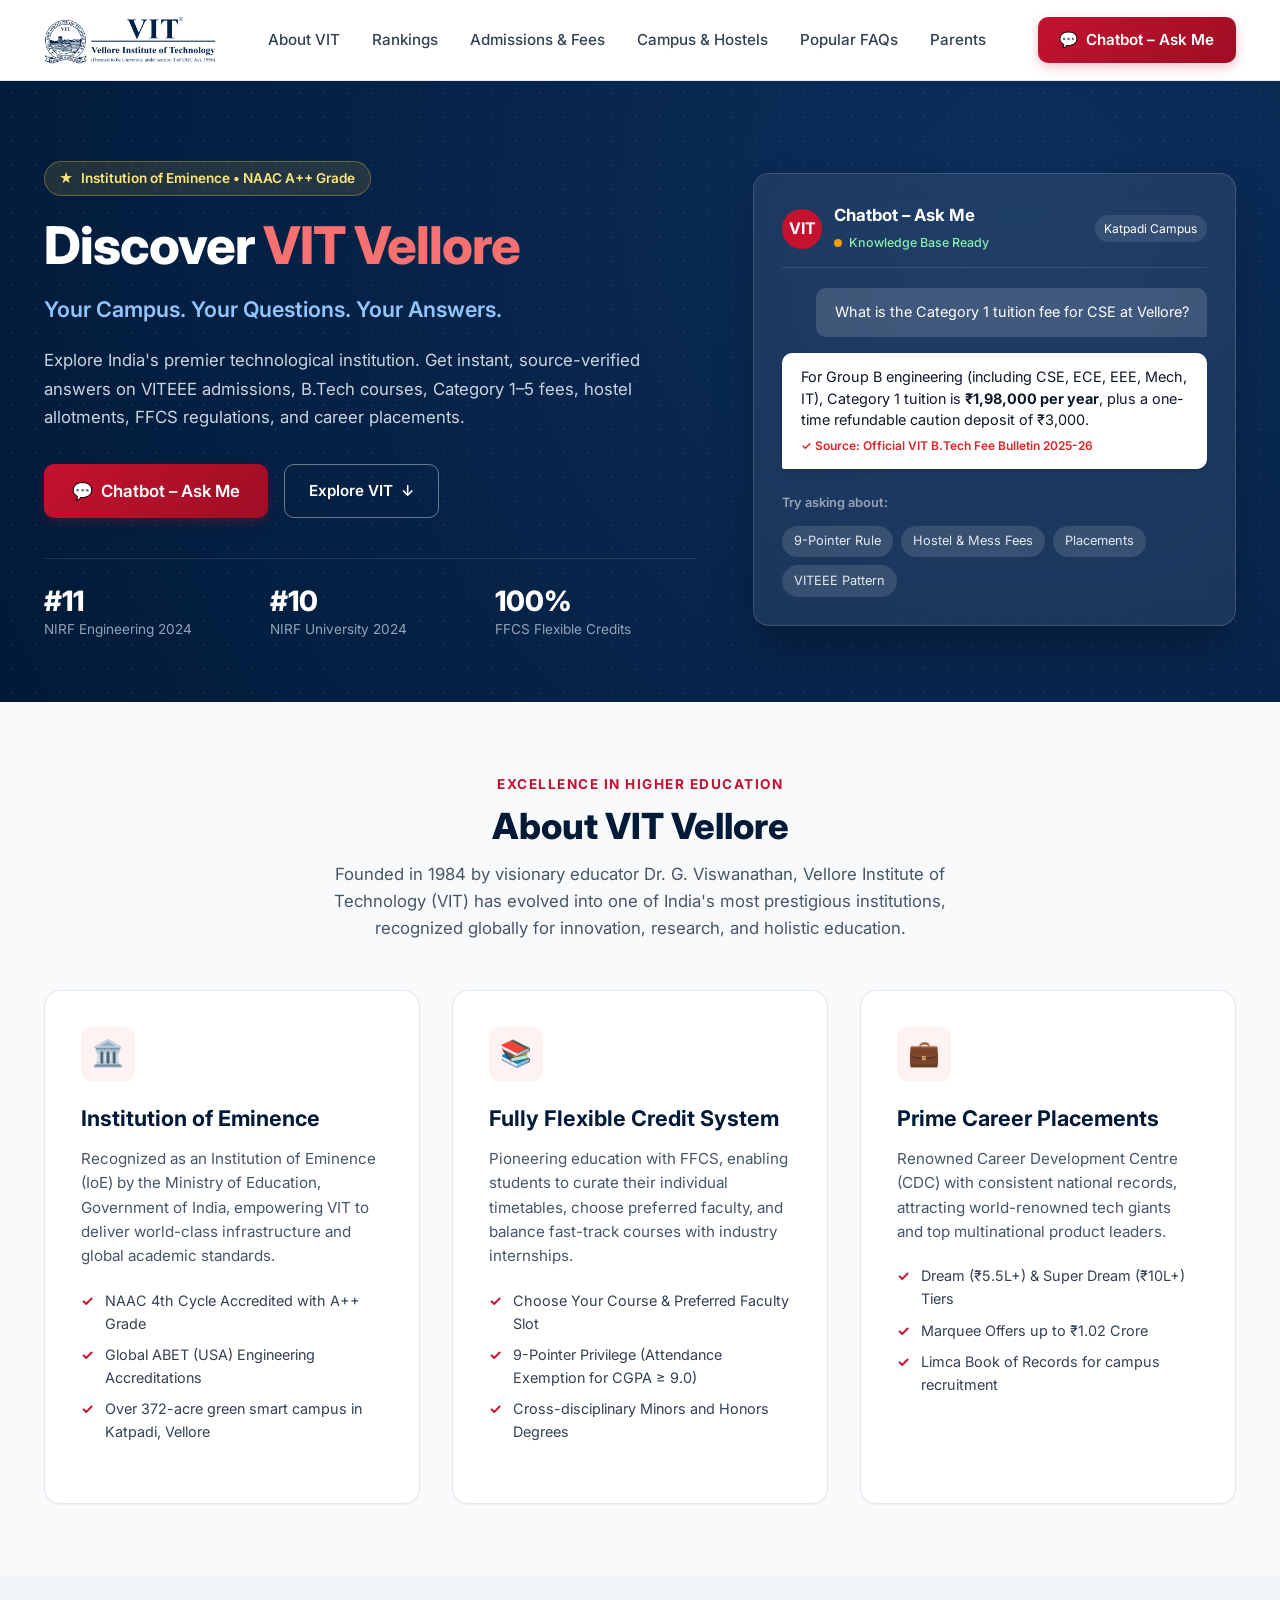
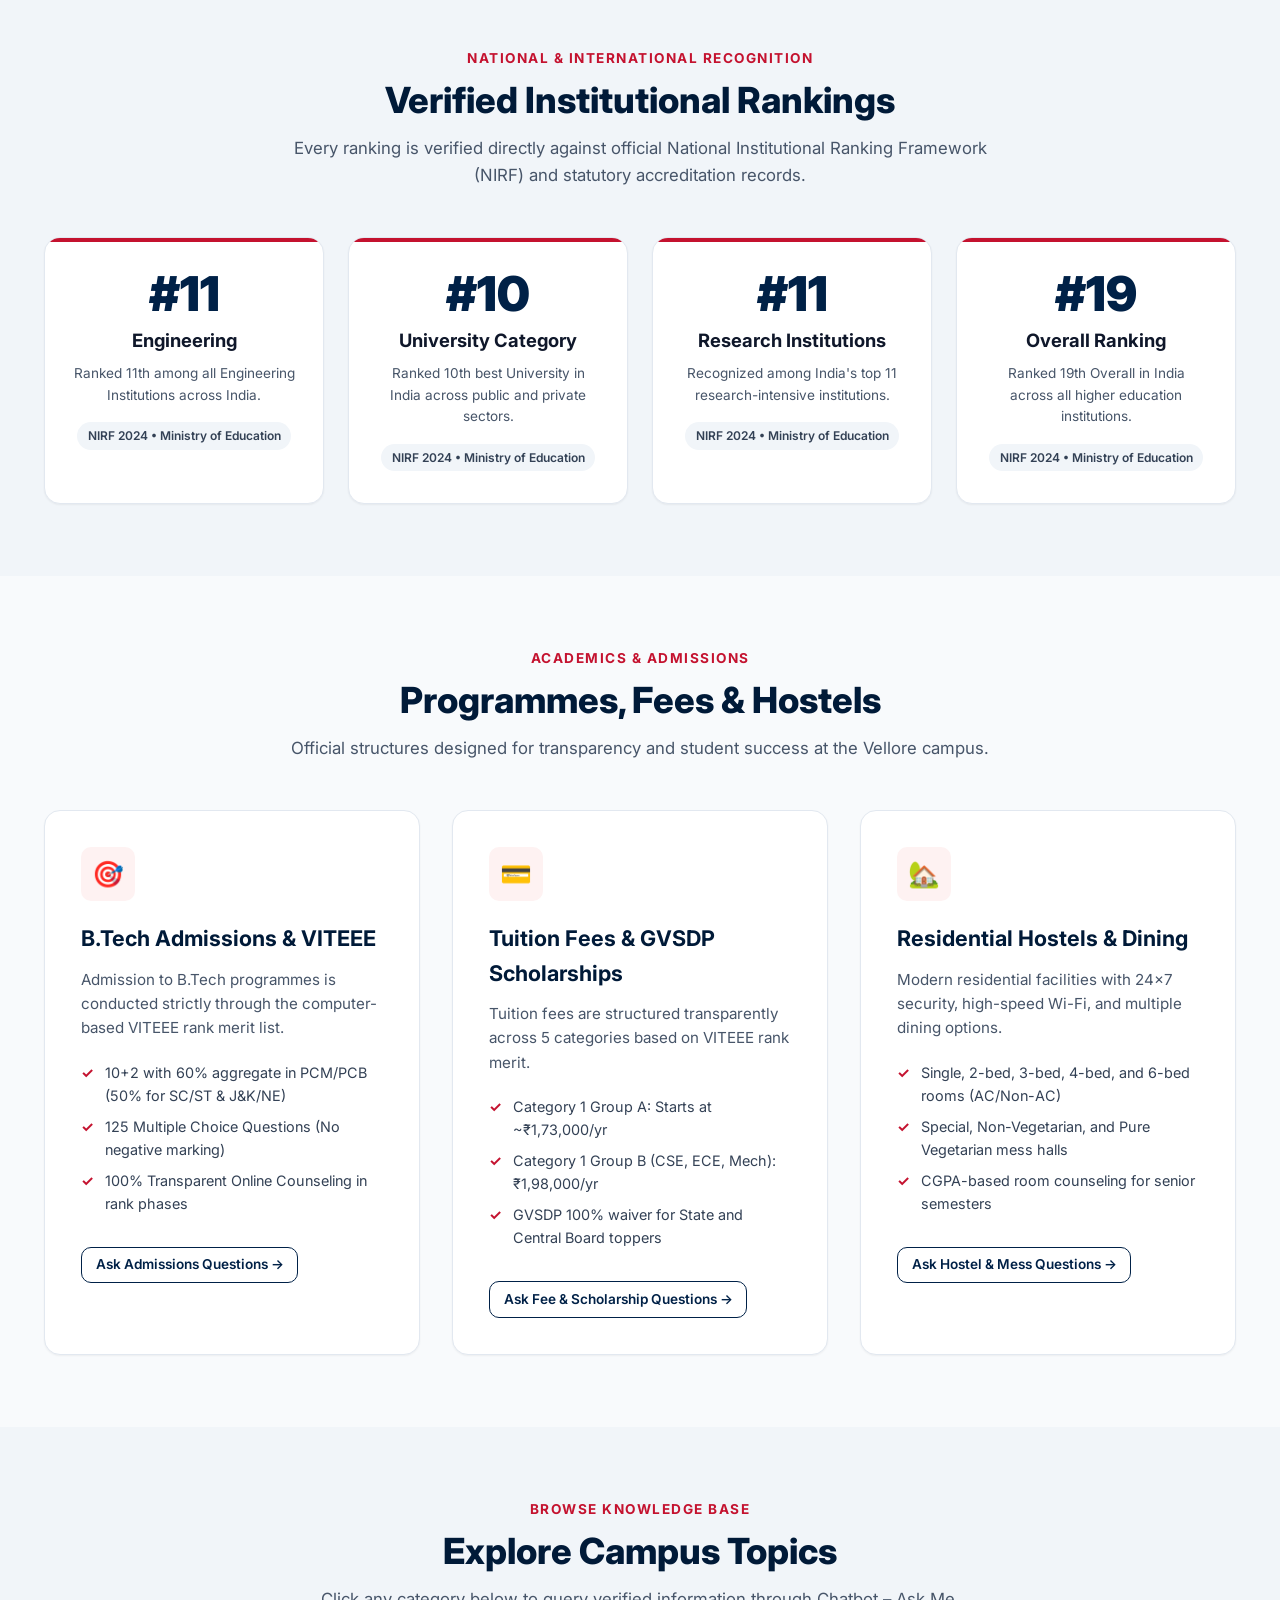
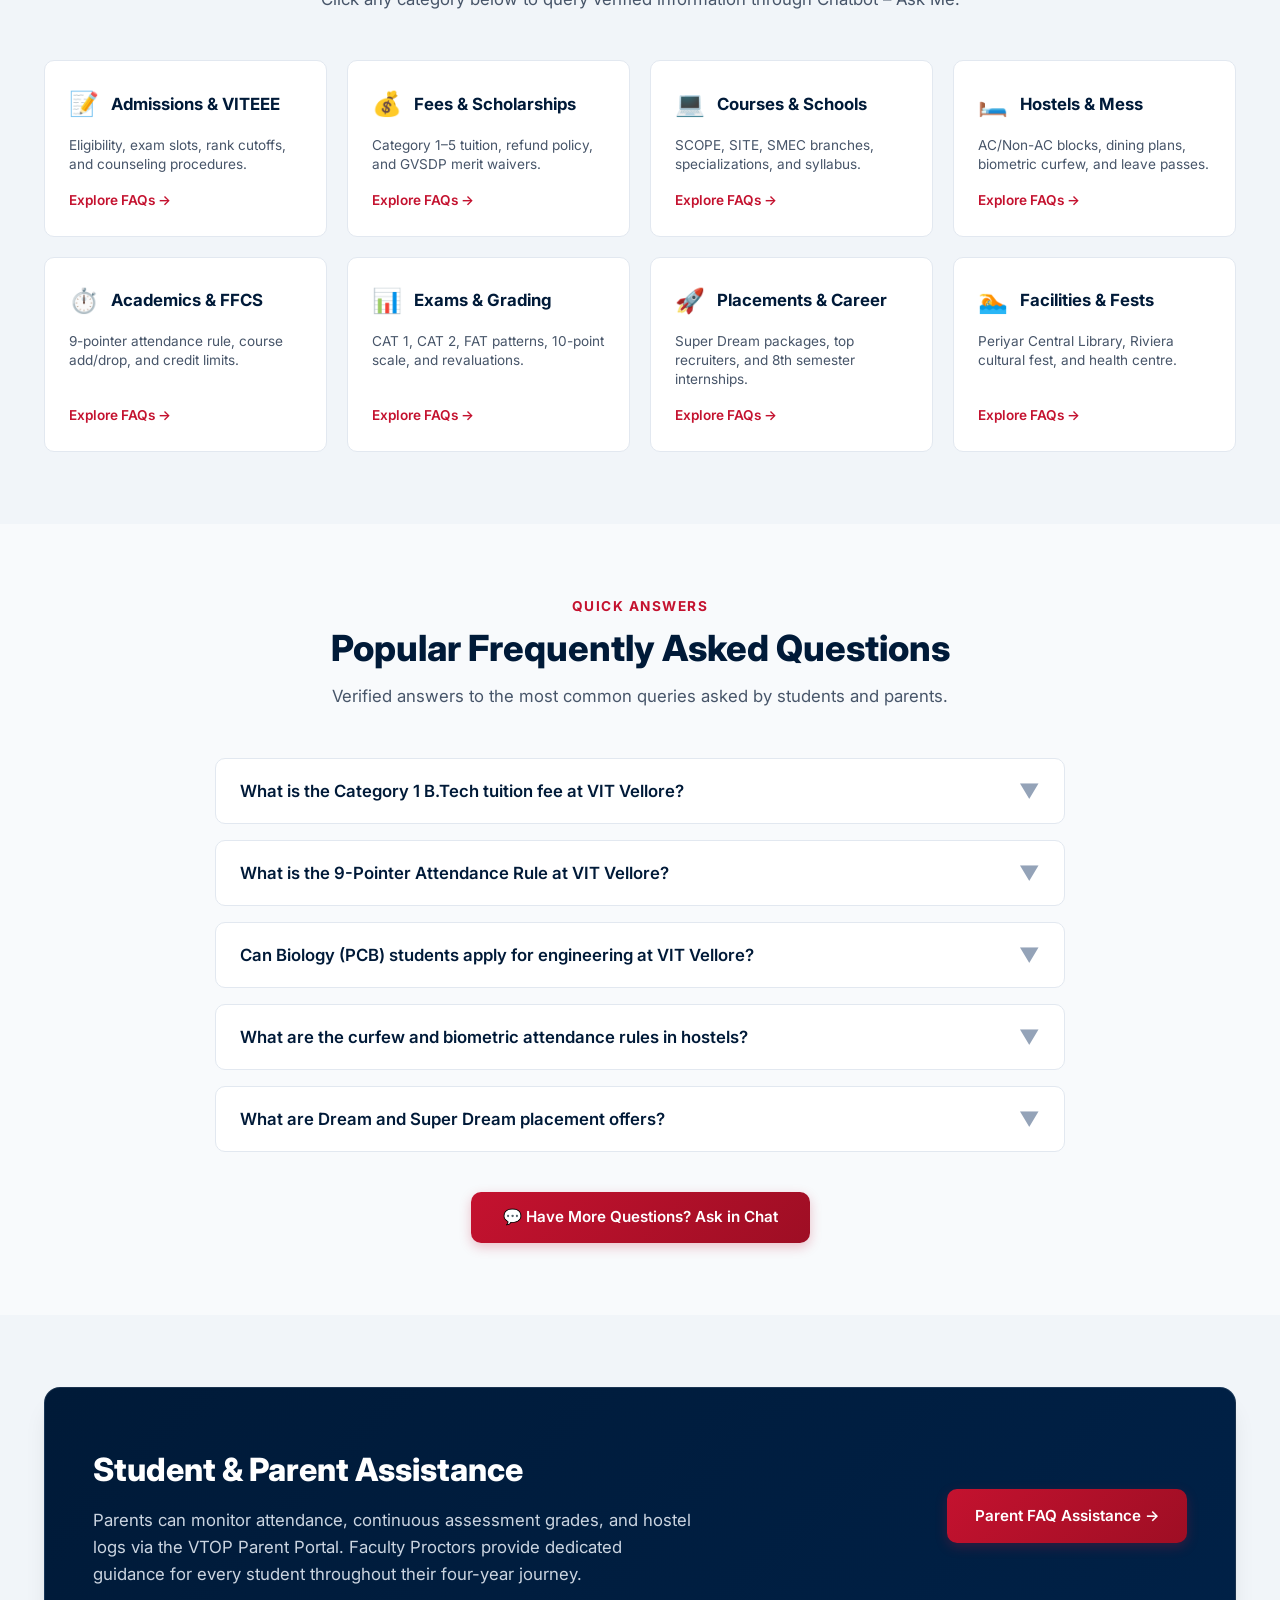
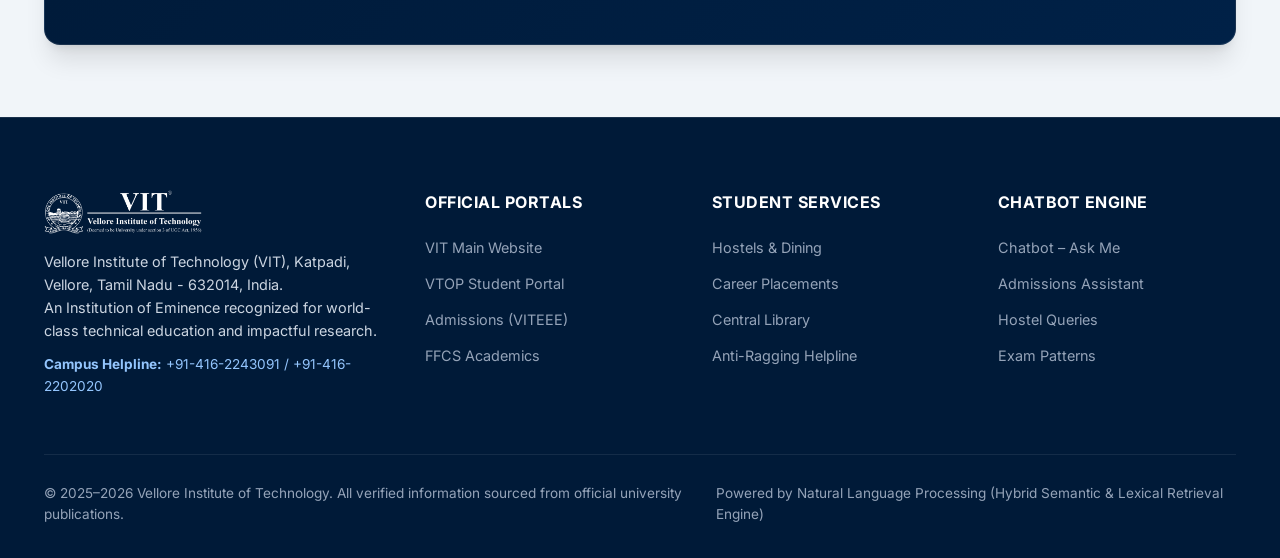
==== commit 103f112c: "Update official VIT Vellore logo across landing portal and chat interface" ====
--- a/frontend/index.html
+++ b/frontend/index.html
@@ -5,7 +5,8 @@
     <meta name="viewport" content="width=device-width, initial-scale=1.0">
     <title>Discover VIT Vellore | Intelligent University Portal & FAQ Chatbot</title>
     <meta name="description" content="Discover VIT Vellore University: Admissions, VITEEE, Academic Programmes, Fees, Hostels, Examinations, Placements, and intelligent FAQ assistant 'Chatbot – Ask Me'.">
-    <link rel="icon" type="image/svg+xml" href="assets/vit_logo.svg">
+    <link rel="icon" type="image/png" href="assets/favicon.png">
+    <link rel="apple-touch-icon" href="assets/favicon.png">
     <!-- Google Fonts -->
     <link rel="preconnect" href="https://fonts.googleapis.com">
     <link rel="preconnect" href="https://fonts.gstatic.com" crossorigin>
@@ -21,7 +22,7 @@
     <header class="site-header">
         <div class="container header-inner">
             <a href="index.html" class="brand-logo-wrap" aria-label="VIT Vellore Home">
-                <img src="assets/vit_logo.svg" alt="VIT Vellore Logo" class="brand-logo-img">
+                <img src="assets/vit_logo.png" alt="VIT Vellore Logo" class="brand-logo-img">
             </a>
 
             <nav class="nav-links" aria-label="Main Navigation">
@@ -500,7 +501,7 @@
         <div class="container">
             <div class="footer-grid">
                 <div class="footer-brand">
-                    <img src="assets/vit_logo.svg" alt="VIT Logo" style="height:44px; filter:brightness(0) invert(1);">
+                    <img src="assets/vit_logo_white.png" alt="VIT Vellore Logo" class="footer-logo-img" style="height:44px; width:auto; max-width:240px; object-fit:contain; margin-bottom:1rem;">
                     <p>
                         Vellore Institute of Technology (VIT), Katpadi, Vellore, Tamil Nadu - 632014, India.<br>
                         An Institution of Eminence recognized for world-class technical education and impactful research.
--- a/frontend/css/style.css
+++ b/frontend/css/style.css
@@ -110,6 +110,9 @@
 .brand-logo-img {
     height: 48px;
     width: auto;
+    max-width: 240px;
+    object-fit: contain;
+    display: block;
 }
 
 .nav-links {
@@ -809,6 +812,10 @@
 }
 
 @media (max-width: 768px) {
+    .brand-logo-img {
+        height: 38px;
+        max-width: 180px;
+    }
     .nav-links {
         display: none;
     }
